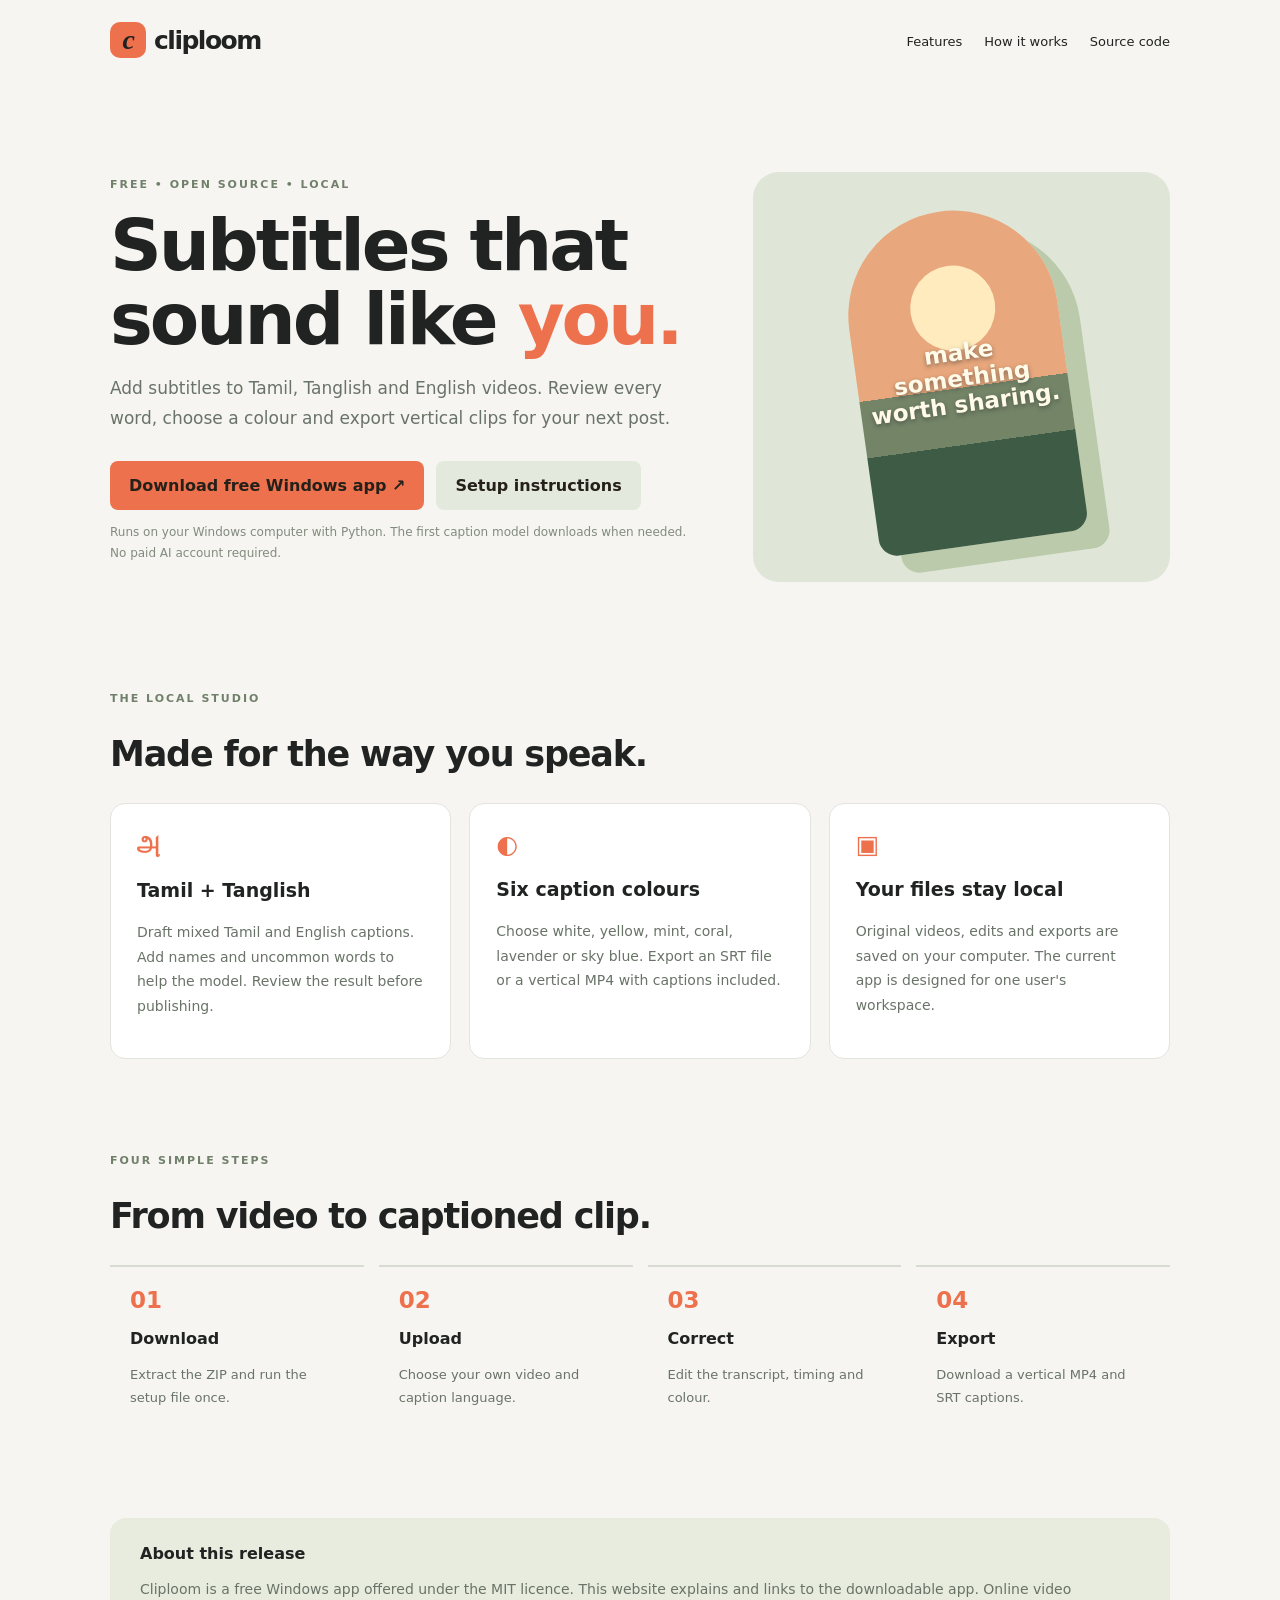
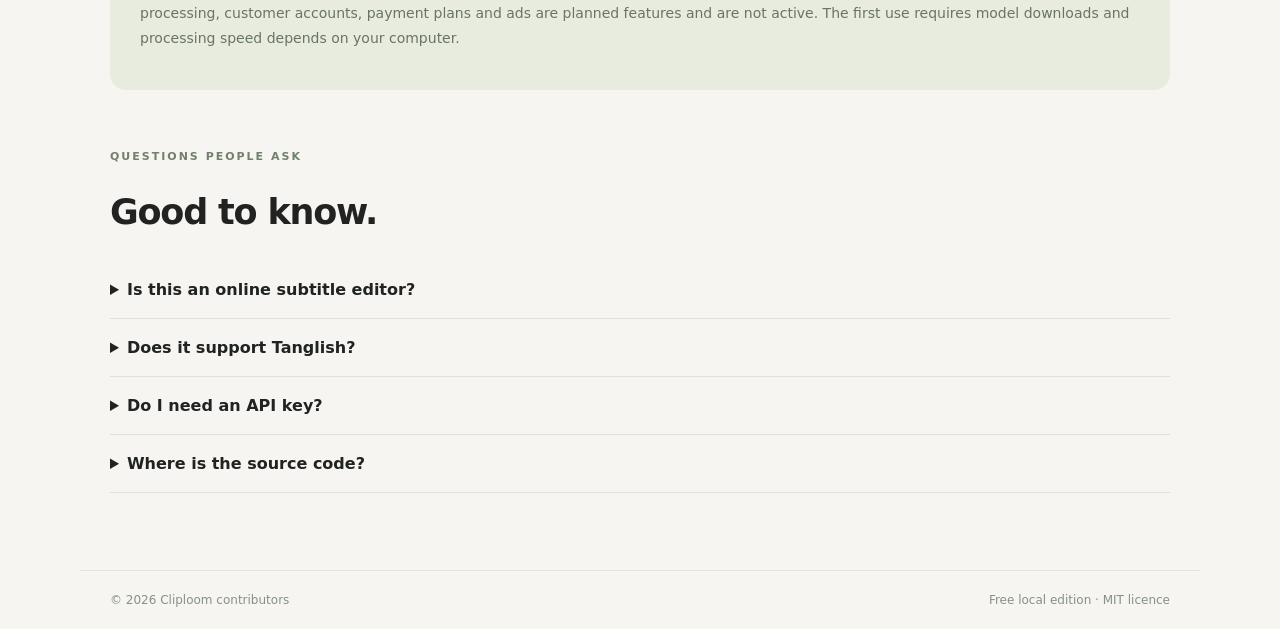
==== docs/index.html @ 03f99c0c "Release Cliploom local editor and public site" ====
<!doctype html><html lang="en"><head><meta charset="utf-8"><meta name="viewport" content="width=device-width, initial-scale=1"><title>Cliploom — Free Tamil, Tanglish & English Video Subtitle Adder</title><meta name="description" content="Add Tamil, Tanglish and English subtitles to your own videos. Cliploom is a free, open-source Windows app with six caption colours, SRT downloads and vertical MP4 exports."><meta name="theme-color" content="#171b19"><meta property="og:title" content="Cliploom — free video subtitle adder"><meta property="og:description" content="Caption Tamil, Tanglish and English videos locally. Free and open source."><meta property="og:type" content="website"><meta property="og:url" content="https://sakthivel-26.github.io/Cliploom/"><link rel="canonical" href="https://sakthivel-26.github.io/Cliploom/"><link rel="icon" href="icon.svg"><script type="application/ld+json">{"@context":"https://schema.org","@type":"SoftwareApplication","name":"Cliploom","applicationCategory":"MultimediaApplication","operatingSystem":"Windows","isAccessibleForFree":true,"license":"https://opensource.org/licenses/MIT","description":"Local video subtitle adder for Tamil, Tanglish and English with editable captions and vertical MP4 export","url":"https://sakthivel-26.github.io/Cliploom/"}</script><style>:root{font-family:system-ui,Arial,sans-serif;color:#202321;background:#f6f5f1}*{box-sizing:border-box}body{margin:0}a{color:inherit}header,main,footer{max-width:1120px;margin:auto;padding:22px 30px}header{display:flex;justify-content:space-between;align-items:center}.brand{font-size:25px;font-weight:750;letter-spacing:-1.5px;text-decoration:none}.brand b{display:inline-grid;place-items:center;width:36px;height:36px;border-radius:10px;background:#ee714d;margin-right:8px;font:italic 700 28px Georgia}nav a{margin-left:22px;font-size:13px;text-decoration:none}.hero{display:grid;grid-template-columns:1.4fr 1fr;gap:60px;align-items:center;padding:70px 0}.eyebrow{font-size:11px;letter-spacing:2px;color:#71806b;font-weight:700}h1{font-size:clamp(42px,6vw,72px);line-height:1.02;letter-spacing:-3px;margin:18px 0;font-weight:650}h1 em{font-style:normal;color:#ee714d}p{color:#697368;line-height:1.75}main p{font-size:17px}.actions{display:flex;gap:12px;flex-wrap:wrap;margin-top:27px}.button{background:#ee714d;color:#252019;display:inline-block;text-decoration:none;padding:15px 19px;border-radius:8px;font-weight:700}.button.secondary{background:#e3e9dd}.small{font-size:12px!important;color:#828b7e}.art{background:#dfe6d8;min-height:410px;border-radius:26px;display:grid;place-items:center;overflow:hidden}.phone{width:210px;height:335px;border-radius:105px 105px 18px 18px;transform:rotate(-8deg);background:linear-gradient(#e8a77c 0 53%,#738467 53% 70%,#3e5c45 70%);box-shadow:20px 20px 0 #bacaaa;position:relative;display:grid;place-items:center}.sun{position:absolute;width:85px;height:85px;border-radius:50%;background:#ffebbd;top:55px}.phone span{color:#fffbe8;font-size:23px;font-weight:700;text-align:center;z-index:1;text-shadow:0 2px 4px #3338}.cards{display:grid;grid-template-columns:repeat(3,1fr);gap:18px}.card{background:white;padding:26px;border:1px solid #e2e4dd;border-radius:15px}.card b{font-size:25px;color:#ee714d}.card h3{font-size:19px}.card p{font-size:14px}.block{padding:40px 0 55px}.block h2{font-size:35px;letter-spacing:-1.2px}.steps{display:grid;grid-template-columns:repeat(4,1fr);gap:15px}.step{padding:20px;border-top:2px solid #d7dbd1}.step b{display:block;color:#ee714d;font-size:23px}.step h3{font-size:16px}.step p{font-size:13px}.notice{background:#e7ecdf;border-radius:16px;padding:26px 30px;margin:20px 0}.notice p{font-size:14px}details{padding:19px 0;border-bottom:1px solid #dde1d8}summary{cursor:pointer;font-weight:650}details p{font-size:14px}footer{border-top:1px solid #e1e4dc;color:#879182;font-size:12px;display:flex;justify-content:space-between}@media(max-width:760px){header,main,footer{padding:18px 20px}.hero,.cards,.steps{grid-template-columns:1fr}.hero{padding:40px 0;gap:30px}nav a{margin-left:10px}.art{min-height:300px}.phone{transform:rotate(-7deg) scale(.8)}.steps{gap:0}}</style></head><body><header><a class="brand" href="./"><b>c</b>cliploom</a><nav><a href="#features">Features</a><a href="#how">How it works</a><a href="https://github.com/sakthivel-26/Cliploom">Source code</a></nav></header><main><section class="hero"><div><div class="eyebrow">FREE • OPEN SOURCE • LOCAL</div><h1>Subtitles that sound like <em>you.</em></h1><p>Add subtitles to Tamil, Tanglish and English videos. Review every word, choose a colour and export vertical clips for your next post.</p><div class="actions"><a class="button" href="https://github.com/sakthivel-26/Cliploom/archive/refs/heads/main.zip">Download free Windows app ↗</a><a class="button secondary" href="https://github.com/sakthivel-26/Cliploom#start">Setup instructions</a></div><p class="small">Runs on your Windows computer with Python. The first caption model downloads when needed. No paid AI account required.</p></div><div class="art" aria-hidden="true"><div class="phone"><div class="sun"></div><span>make something<br>worth sharing.</span></div></div></section><section id="features" class="block"><div class="eyebrow">THE LOCAL STUDIO</div><h2>Made for the way you speak.</h2><div class="cards"><article class="card"><b>அ</b><h3>Tamil + Tanglish</h3><p>Draft mixed Tamil and English captions. Add names and uncommon words to help the model. Review the result before publishing.</p></article><article class="card"><b>◐</b><h3>Six caption colours</h3><p>Choose white, yellow, mint, coral, lavender or sky blue. Export an SRT file or a vertical MP4 with captions included.</p></article><article class="card"><b>▣</b><h3>Your files stay local</h3><p>Original videos, edits and exports are saved on your computer. The current app is designed for one user's workspace.</p></article></div></section><section id="how" class="block"><div class="eyebrow">FOUR SIMPLE STEPS</div><h2>From video to captioned clip.</h2><div class="steps"><div class="step"><b>01</b><h3>Download</h3><p>Extract the ZIP and run the setup file once.</p></div><div class="step"><b>02</b><h3>Upload</h3><p>Choose your own video and caption language.</p></div><div class="step"><b>03</b><h3>Correct</h3><p>Edit the transcript, timing and colour.</p></div><div class="step"><b>04</b><h3>Export</h3><p>Download a vertical MP4 and SRT captions.</p></div></div></section><div class="notice"><strong>About this release</strong><p>Cliploom is a free Windows app offered under the MIT licence. This website explains and links to the downloadable app. Online video processing, customer accounts, payment plans and ads are planned features and are not active. The first use requires model downloads and processing speed depends on your computer.</p></div><section class="block"><div class="eyebrow">QUESTIONS PEOPLE ASK</div><h2>Good to know.</h2><details><summary>Is this an online subtitle editor?</summary><p>This release is a local Windows app. Download it, start the local server and use the editor in your browser on that computer.</p></details><details><summary>Does it support Tanglish?</summary><p>Choose Tamil + English for mixed speech. Automatic transcription can mishear mixed language, so check the captions.</p></details><details><summary>Do I need an API key?</summary><p>No paid API key is needed for local transcription. Optional Ollama clip suggestions require a local Ollama model.</p></details><details><summary>Where is the source code?</summary><p>The <a href="https://github.com/sakthivel-26/Cliploom">GitHub repository</a> contains the MIT-licensed application source.</p></details></section></main><footer><span>© 2026 Cliploom contributors</span><span>Free local edition · MIT licence</span></footer></body></html>
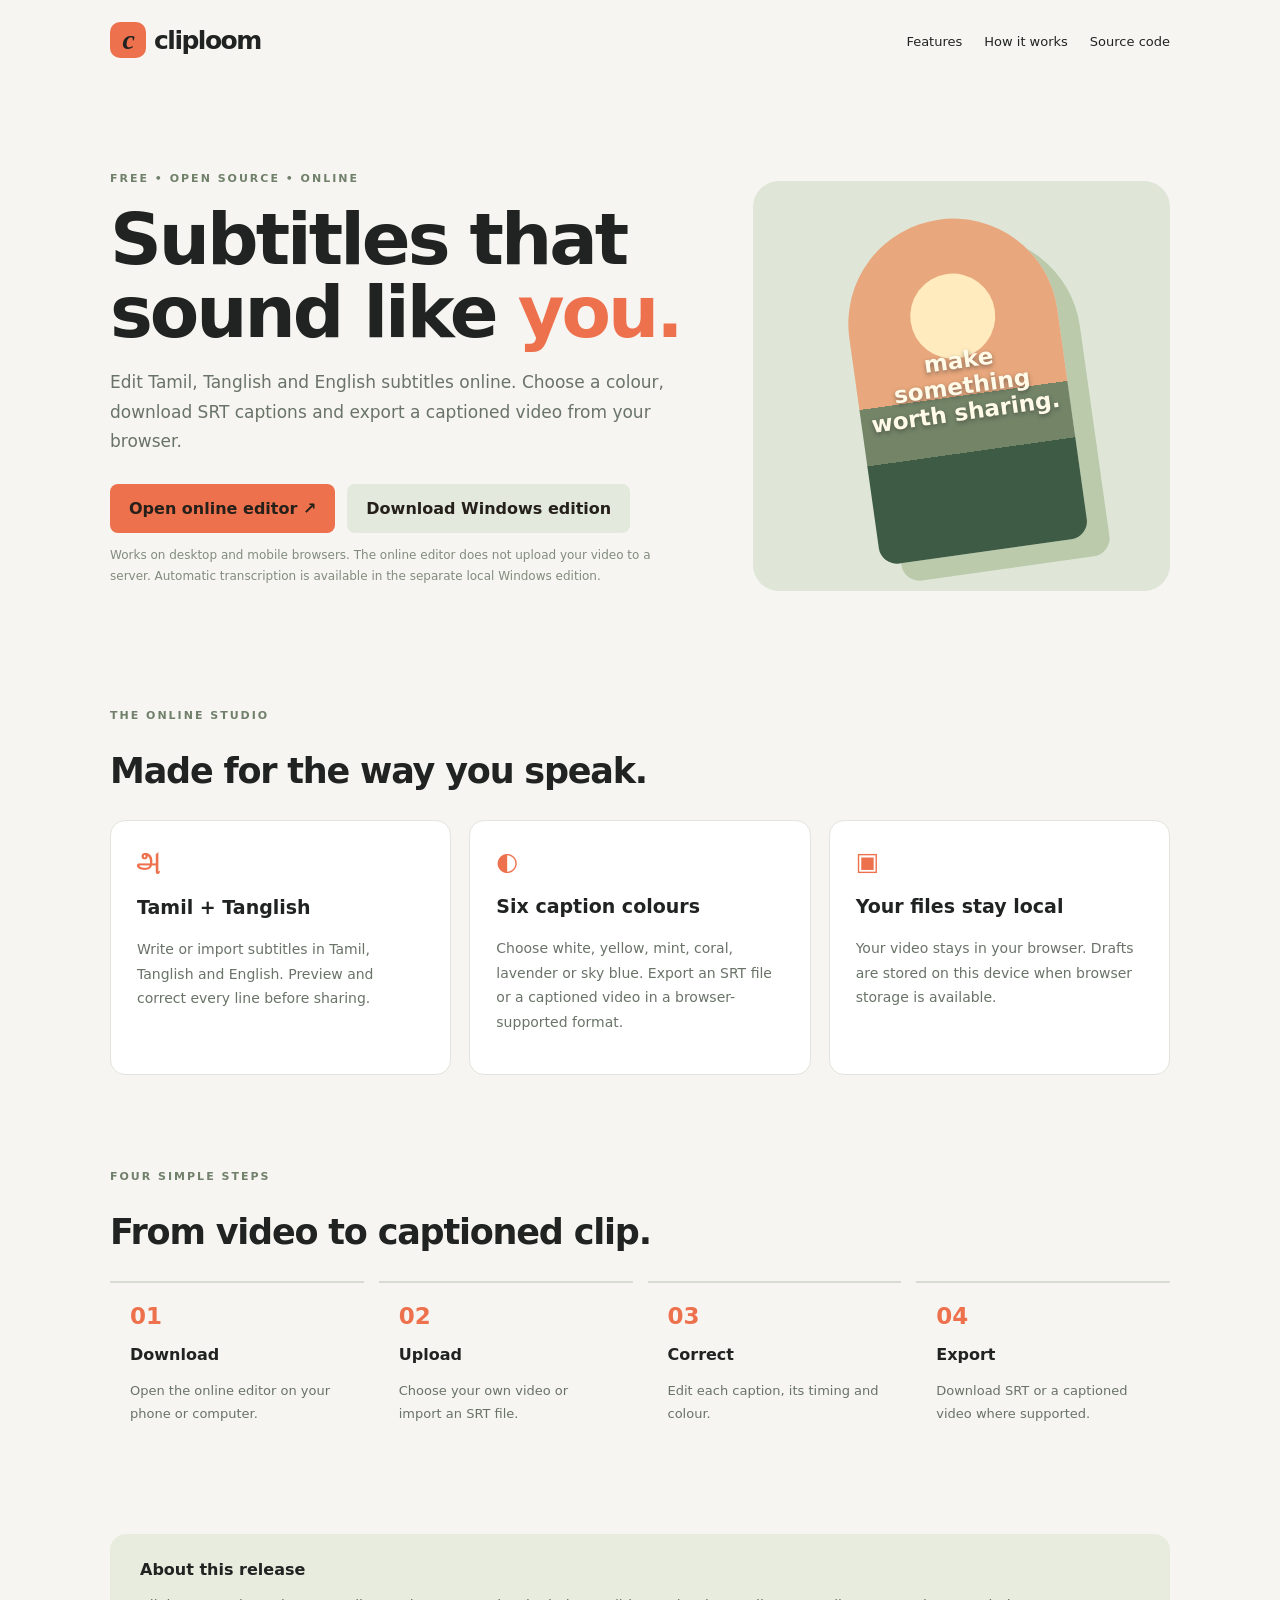
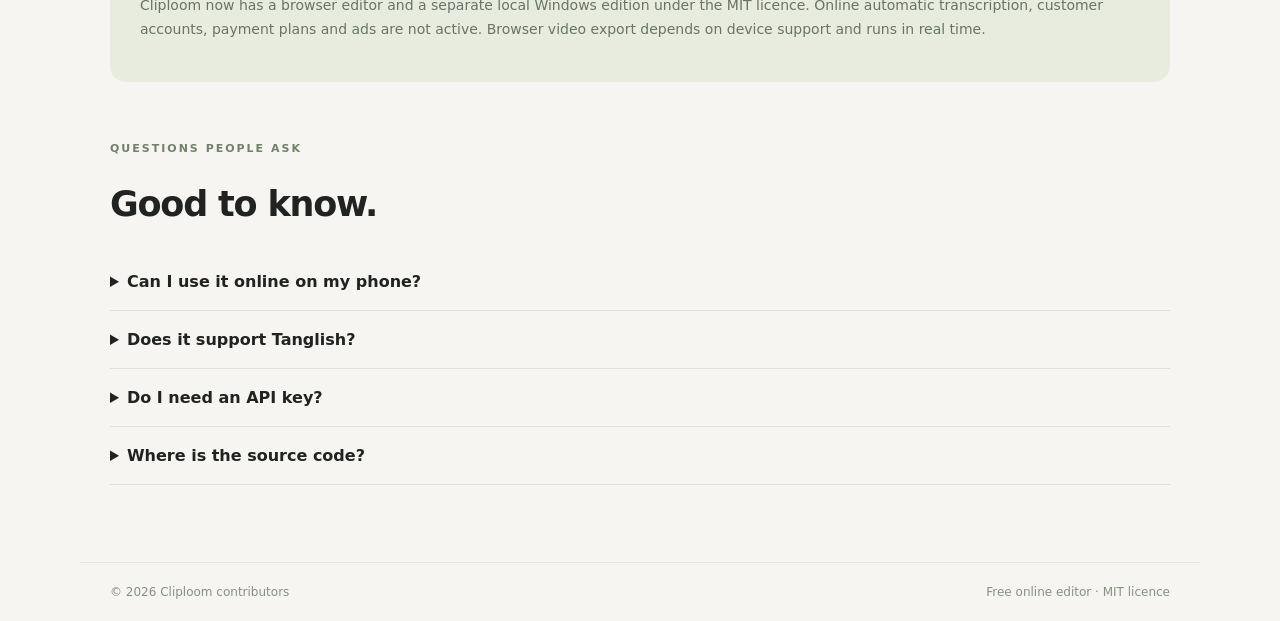
==== commit 5eb22b19: "Add online mobile subtitle editor PWA" ====
--- a/docs/index.html
+++ b/docs/index.html
@@ -1 +1 @@
-<!doctype html><html lang="en"><head><meta charset="utf-8"><meta name="viewport" content="width=device-width, initial-scale=1"><title>Cliploom — Free Tamil, Tanglish & English Video Subtitle Adder</title><meta name="description" content="Add Tamil, Tanglish and English subtitles to your own videos. Cliploom is a free, open-source Windows app with six caption colours, SRT downloads and vertical MP4 exports."><meta name="theme-color" content="#171b19"><meta property="og:title" content="Cliploom — free video subtitle adder"><meta property="og:description" content="Caption Tamil, Tanglish and English videos locally. Free and open source."><meta property="og:type" content="website"><meta property="og:url" content="https://sakthivel-26.github.io/Cliploom/"><link rel="canonical" href="https://sakthivel-26.github.io/Cliploom/"><link rel="icon" href="icon.svg"><script type="application/ld+json">{"@context":"https://schema.org","@type":"SoftwareApplication","name":"Cliploom","applicationCategory":"MultimediaApplication","operatingSystem":"Windows","isAccessibleForFree":true,"license":"https://opensource.org/licenses/MIT","description":"Local video subtitle adder for Tamil, Tanglish and English with editable captions and vertical MP4 export","url":"https://sakthivel-26.github.io/Cliploom/"}</script><style>:root{font-family:system-ui,Arial,sans-serif;color:#202321;background:#f6f5f1}*{box-sizing:border-box}body{margin:0}a{color:inherit}header,main,footer{max-width:1120px;margin:auto;padding:22px 30px}header{display:flex;justify-content:space-between;align-items:center}.brand{font-size:25px;font-weight:750;letter-spacing:-1.5px;text-decoration:none}.brand b{display:inline-grid;place-items:center;width:36px;height:36px;border-radius:10px;background:#ee714d;margin-right:8px;font:italic 700 28px Georgia}nav a{margin-left:22px;font-size:13px;text-decoration:none}.hero{display:grid;grid-template-columns:1.4fr 1fr;gap:60px;align-items:center;padding:70px 0}.eyebrow{font-size:11px;letter-spacing:2px;color:#71806b;font-weight:700}h1{font-size:clamp(42px,6vw,72px);line-height:1.02;letter-spacing:-3px;margin:18px 0;font-weight:650}h1 em{font-style:normal;color:#ee714d}p{color:#697368;line-height:1.75}main p{font-size:17px}.actions{display:flex;gap:12px;flex-wrap:wrap;margin-top:27px}.button{background:#ee714d;color:#252019;display:inline-block;text-decoration:none;padding:15px 19px;border-radius:8px;font-weight:700}.button.secondary{background:#e3e9dd}.small{font-size:12px!important;color:#828b7e}.art{background:#dfe6d8;min-height:410px;border-radius:26px;display:grid;place-items:center;overflow:hidden}.phone{width:210px;height:335px;border-radius:105px 105px 18px 18px;transform:rotate(-8deg);background:linear-gradient(#e8a77c 0 53%,#738467 53% 70%,#3e5c45 70%);box-shadow:20px 20px 0 #bacaaa;position:relative;display:grid;place-items:center}.sun{position:absolute;width:85px;height:85px;border-radius:50%;background:#ffebbd;top:55px}.phone span{color:#fffbe8;font-size:23px;font-weight:700;text-align:center;z-index:1;text-shadow:0 2px 4px #3338}.cards{display:grid;grid-template-columns:repeat(3,1fr);gap:18px}.card{background:white;padding:26px;border:1px solid #e2e4dd;border-radius:15px}.card b{font-size:25px;color:#ee714d}.card h3{font-size:19px}.card p{font-size:14px}.block{padding:40px 0 55px}.block h2{font-size:35px;letter-spacing:-1.2px}.steps{display:grid;grid-template-columns:repeat(4,1fr);gap:15px}.step{padding:20px;border-top:2px solid #d7dbd1}.step b{display:block;color:#ee714d;font-size:23px}.step h3{font-size:16px}.step p{font-size:13px}.notice{background:#e7ecdf;border-radius:16px;padding:26px 30px;margin:20px 0}.notice p{font-size:14px}details{padding:19px 0;border-bottom:1px solid #dde1d8}summary{cursor:pointer;font-weight:650}details p{font-size:14px}footer{border-top:1px solid #e1e4dc;color:#879182;font-size:12px;display:flex;justify-content:space-between}@media(max-width:760px){header,main,footer{padding:18px 20px}.hero,.cards,.steps{grid-template-columns:1fr}.hero{padding:40px 0;gap:30px}nav a{margin-left:10px}.art{min-height:300px}.phone{transform:rotate(-7deg) scale(.8)}.steps{gap:0}}</style></head><body><header><a class="brand" href="./"><b>c</b>cliploom</a><nav><a href="#features">Features</a><a href="#how">How it works</a><a href="https://github.com/sakthivel-26/Cliploom">Source code</a></nav></header><main><section class="hero"><div><div class="eyebrow">FREE • OPEN SOURCE • LOCAL</div><h1>Subtitles that sound like <em>you.</em></h1><p>Add subtitles to Tamil, Tanglish and English videos. Review every word, choose a colour and export vertical clips for your next post.</p><div class="actions"><a class="button" href="https://github.com/sakthivel-26/Cliploom/archive/refs/heads/main.zip">Download free Windows app ↗</a><a class="button secondary" href="https://github.com/sakthivel-26/Cliploom#start">Setup instructions</a></div><p class="small">Runs on your Windows computer with Python. The first caption model downloads when needed. No paid AI account required.</p></div><div class="art" aria-hidden="true"><div class="phone"><div class="sun"></div><span>make something<br>worth sharing.</span></div></div></section><section id="features" class="block"><div class="eyebrow">THE LOCAL STUDIO</div><h2>Made for the way you speak.</h2><div class="cards"><article class="card"><b>அ</b><h3>Tamil + Tanglish</h3><p>Draft mixed Tamil and English captions. Add names and uncommon words to help the model. Review the result before publishing.</p></article><article class="card"><b>◐</b><h3>Six caption colours</h3><p>Choose white, yellow, mint, coral, lavender or sky blue. Export an SRT file or a vertical MP4 with captions included.</p></article><article class="card"><b>▣</b><h3>Your files stay local</h3><p>Original videos, edits and exports are saved on your computer. The current app is designed for one user's workspace.</p></article></div></section><section id="how" class="block"><div class="eyebrow">FOUR SIMPLE STEPS</div><h2>From video to captioned clip.</h2><div class="steps"><div class="step"><b>01</b><h3>Download</h3><p>Extract the ZIP and run the setup file once.</p></div><div class="step"><b>02</b><h3>Upload</h3><p>Choose your own video and caption language.</p></div><div class="step"><b>03</b><h3>Correct</h3><p>Edit the transcript, timing and colour.</p></div><div class="step"><b>04</b><h3>Export</h3><p>Download a vertical MP4 and SRT captions.</p></div></div></section><div class="notice"><strong>About this release</strong><p>Cliploom is a free Windows app offered under the MIT licence. This website explains and links to the downloadable app. Online video processing, customer accounts, payment plans and ads are planned features and are not active. The first use requires model downloads and processing speed depends on your computer.</p></div><section class="block"><div class="eyebrow">QUESTIONS PEOPLE ASK</div><h2>Good to know.</h2><details><summary>Is this an online subtitle editor?</summary><p>This release is a local Windows app. Download it, start the local server and use the editor in your browser on that computer.</p></details><details><summary>Does it support Tanglish?</summary><p>Choose Tamil + English for mixed speech. Automatic transcription can mishear mixed language, so check the captions.</p></details><details><summary>Do I need an API key?</summary><p>No paid API key is needed for local transcription. Optional Ollama clip suggestions require a local Ollama model.</p></details><details><summary>Where is the source code?</summary><p>The <a href="https://github.com/sakthivel-26/Cliploom">GitHub repository</a> contains the MIT-licensed application source.</p></details></section></main><footer><span>© 2026 Cliploom contributors</span><span>Free local edition · MIT licence</span></footer></body></html>
+<!doctype html><html lang="en"><head><meta charset="utf-8"><meta name="viewport" content="width=device-width, initial-scale=1"><title>Cliploom — Free Online Tamil, Tanglish & English Video Subtitle Editor</title><meta name="description" content="Add Tamil, Tanglish and English subtitles to your own videos. Cliploom is a free online subtitle editor for desktop and mobile browsers with six caption colours, SRT downloads and browser video exports."><meta name="theme-color" content="#171b19"><meta property="og:title" content="Cliploom — free video subtitle adder"><meta property="og:description" content="Edit Tamil, Tanglish and English subtitles online. Free and open source."><meta property="og:type" content="website"><meta property="og:url" content="https://sakthivel-26.github.io/Cliploom/"><link rel="canonical" href="https://sakthivel-26.github.io/Cliploom/"><link rel="icon" href="icon.svg"><script type="application/ld+json">{"@context":"https://schema.org","@type":"SoftwareApplication","name":"Cliploom","applicationCategory":"MultimediaApplication","operatingSystem":"Web browser","isAccessibleForFree":true,"license":"https://opensource.org/licenses/MIT","description":"Online video subtitle editor for Tamil, Tanglish and English with editable captions and SRT or captioned video export","url":"https://sakthivel-26.github.io/Cliploom/"}</script><style>:root{font-family:system-ui,Arial,sans-serif;color:#202321;background:#f6f5f1}*{box-sizing:border-box}body{margin:0}a{color:inherit}header,main,footer{max-width:1120px;margin:auto;padding:22px 30px}header{display:flex;justify-content:space-between;align-items:center}.brand{font-size:25px;font-weight:750;letter-spacing:-1.5px;text-decoration:none}.brand b{display:inline-grid;place-items:center;width:36px;height:36px;border-radius:10px;background:#ee714d;margin-right:8px;font:italic 700 28px Georgia}nav a{margin-left:22px;font-size:13px;text-decoration:none}.hero{display:grid;grid-template-columns:1.4fr 1fr;gap:60px;align-items:center;padding:70px 0}.eyebrow{font-size:11px;letter-spacing:2px;color:#71806b;font-weight:700}h1{font-size:clamp(42px,6vw,72px);line-height:1.02;letter-spacing:-3px;margin:18px 0;font-weight:650}h1 em{font-style:normal;color:#ee714d}p{color:#697368;line-height:1.75}main p{font-size:17px}.actions{display:flex;gap:12px;flex-wrap:wrap;margin-top:27px}.button{background:#ee714d;color:#252019;display:inline-block;text-decoration:none;padding:15px 19px;border-radius:8px;font-weight:700}.button.secondary{background:#e3e9dd}.small{font-size:12px!important;color:#828b7e}.art{background:#dfe6d8;min-height:410px;border-radius:26px;display:grid;place-items:center;overflow:hidden}.phone{width:210px;height:335px;border-radius:105px 105px 18px 18px;transform:rotate(-8deg);background:linear-gradient(#e8a77c 0 53%,#738467 53% 70%,#3e5c45 70%);box-shadow:20px 20px 0 #bacaaa;position:relative;display:grid;place-items:center}.sun{position:absolute;width:85px;height:85px;border-radius:50%;background:#ffebbd;top:55px}.phone span{color:#fffbe8;font-size:23px;font-weight:700;text-align:center;z-index:1;text-shadow:0 2px 4px #3338}.cards{display:grid;grid-template-columns:repeat(3,1fr);gap:18px}.card{background:white;padding:26px;border:1px solid #e2e4dd;border-radius:15px}.card b{font-size:25px;color:#ee714d}.card h3{font-size:19px}.card p{font-size:14px}.block{padding:40px 0 55px}.block h2{font-size:35px;letter-spacing:-1.2px}.steps{display:grid;grid-template-columns:repeat(4,1fr);gap:15px}.step{padding:20px;border-top:2px solid #d7dbd1}.step b{display:block;color:#ee714d;font-size:23px}.step h3{font-size:16px}.step p{font-size:13px}.notice{background:#e7ecdf;border-radius:16px;padding:26px 30px;margin:20px 0}.notice p{font-size:14px}details{padding:19px 0;border-bottom:1px solid #dde1d8}summary{cursor:pointer;font-weight:650}details p{font-size:14px}footer{border-top:1px solid #e1e4dc;color:#879182;font-size:12px;display:flex;justify-content:space-between}@media(max-width:760px){header,main,footer{padding:18px 20px}.hero,.cards,.steps{grid-template-columns:1fr}.hero{padding:40px 0;gap:30px}nav a{margin-left:10px}.art{min-height:300px}.phone{transform:rotate(-7deg) scale(.8)}.steps{gap:0}}</style></head><body><header><a class="brand" href="./"><b>c</b>cliploom</a><nav><a href="#features">Features</a><a href="#how">How it works</a><a href="https://github.com/sakthivel-26/Cliploom">Source code</a></nav></header><main><section class="hero"><div><div class="eyebrow">FREE • OPEN SOURCE • ONLINE</div><h1>Subtitles that sound like <em>you.</em></h1><p>Edit Tamil, Tanglish and English subtitles online. Choose a colour, download SRT captions and export a captioned video from your browser.</p><div class="actions"><a class="button" href="editor.html">Open online editor ↗</a><a class="button secondary" href="https://github.com/sakthivel-26/Cliploom/archive/refs/heads/main.zip">Download Windows edition</a></div><p class="small">Works on desktop and mobile browsers. The online editor does not upload your video to a server. Automatic transcription is available in the separate local Windows edition.</p></div><div class="art" aria-hidden="true"><div class="phone"><div class="sun"></div><span>make something<br>worth sharing.</span></div></div></section><section id="features" class="block"><div class="eyebrow">THE ONLINE STUDIO</div><h2>Made for the way you speak.</h2><div class="cards"><article class="card"><b>அ</b><h3>Tamil + Tanglish</h3><p>Write or import subtitles in Tamil, Tanglish and English. Preview and correct every line before sharing.</p></article><article class="card"><b>◐</b><h3>Six caption colours</h3><p>Choose white, yellow, mint, coral, lavender or sky blue. Export an SRT file or a captioned video in a browser-supported format.</p></article><article class="card"><b>▣</b><h3>Your files stay local</h3><p>Your video stays in your browser. Drafts are stored on this device when browser storage is available.</p></article></div></section><section id="how" class="block"><div class="eyebrow">FOUR SIMPLE STEPS</div><h2>From video to captioned clip.</h2><div class="steps"><div class="step"><b>01</b><h3>Download</h3><p>Open the online editor on your phone or computer.</p></div><div class="step"><b>02</b><h3>Upload</h3><p>Choose your own video or import an SRT file.</p></div><div class="step"><b>03</b><h3>Correct</h3><p>Edit each caption, its timing and colour.</p></div><div class="step"><b>04</b><h3>Export</h3><p>Download SRT or a captioned video where supported.</p></div></div></section><div class="notice"><strong>About this release</strong><p>Cliploom now has a browser editor and a separate local Windows edition under the MIT licence. Online automatic transcription, customer accounts, payment plans and ads are not active. Browser video export depends on device support and runs in real time.</p></div><section class="block"><div class="eyebrow">QUESTIONS PEOPLE ASK</div><h2>Good to know.</h2><details><summary>Can I use it online on my phone?</summary><p>Yes. Open the online editor in your mobile browser. You can add it to your home screen where your browser supports installation.</p></details><details><summary>Does it support Tanglish?</summary><p>Yes. Write or import Tamil, Tanglish and English captions. Automatic transcription is currently in the local Windows edition.</p></details><details><summary>Do I need an API key?</summary><p>No API key is needed for the online editor. The separate Windows edition can run local transcription and optional Ollama suggestions.</p></details><details><summary>Where is the source code?</summary><p>The <a href="https://github.com/sakthivel-26/Cliploom">GitHub repository</a> contains the MIT-licensed application source.</p></details></section></main><footer><span>© 2026 Cliploom contributors</span><span>Free online editor · MIT licence</span></footer></body></html>
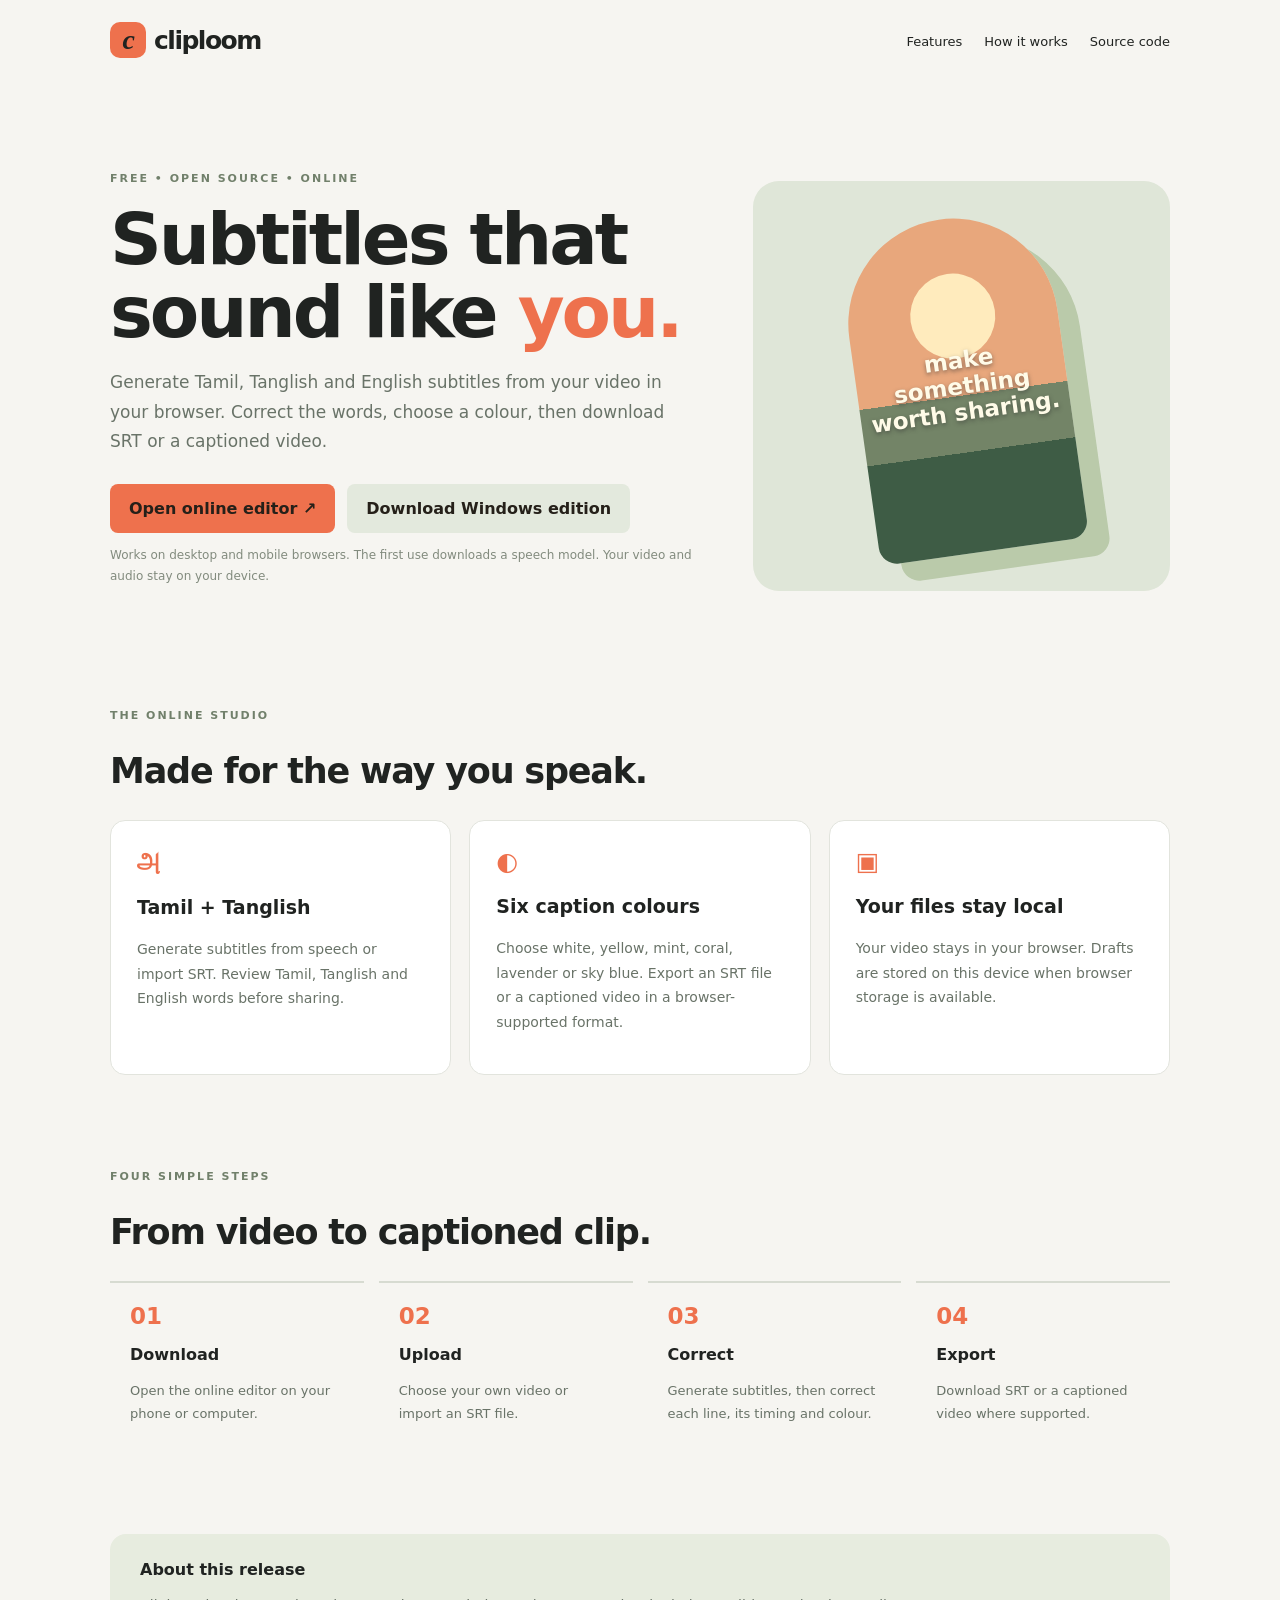
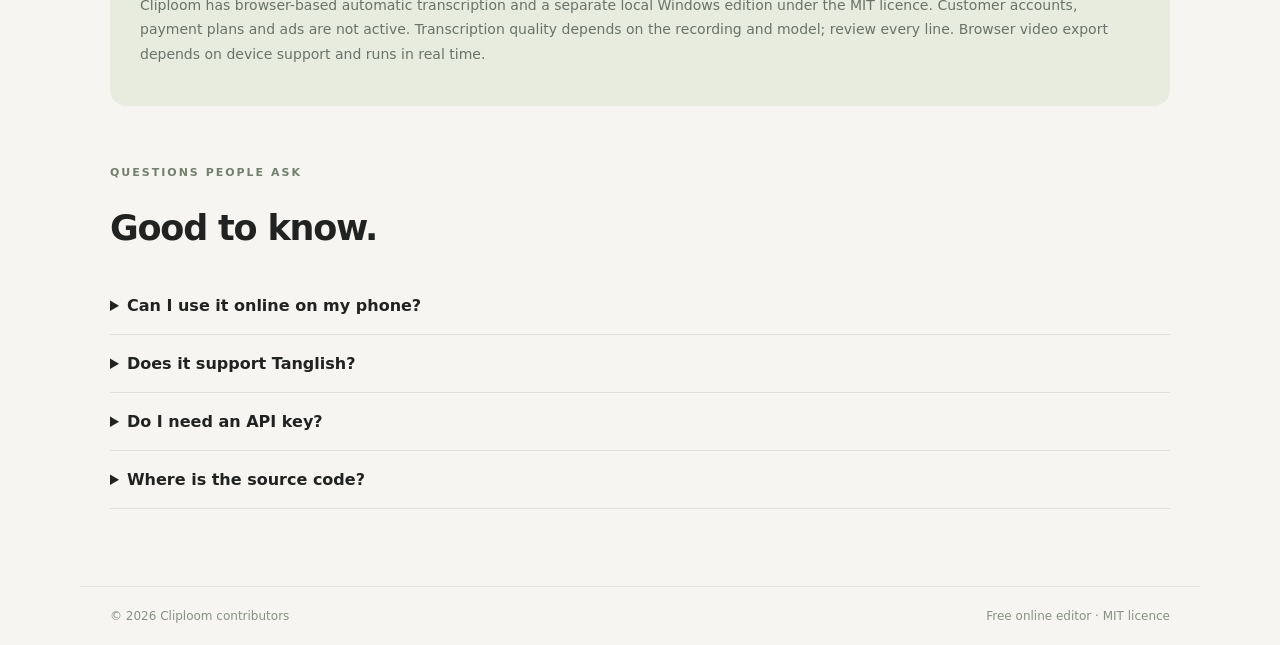
==== commit 9c64714e: "Add browser-based automatic subtitle generation" ====
--- a/docs/index.html
+++ b/docs/index.html
@@ -1 +1 @@
-<!doctype html><html lang="en"><head><meta charset="utf-8"><meta name="viewport" content="width=device-width, initial-scale=1"><title>Cliploom — Free Online Tamil, Tanglish & English Video Subtitle Editor</title><meta name="description" content="Add Tamil, Tanglish and English subtitles to your own videos. Cliploom is a free online subtitle editor for desktop and mobile browsers with six caption colours, SRT downloads and browser video exports."><meta name="theme-color" content="#171b19"><meta property="og:title" content="Cliploom — free video subtitle adder"><meta property="og:description" content="Edit Tamil, Tanglish and English subtitles online. Free and open source."><meta property="og:type" content="website"><meta property="og:url" content="https://sakthivel-26.github.io/Cliploom/"><link rel="canonical" href="https://sakthivel-26.github.io/Cliploom/"><link rel="icon" href="icon.svg"><script type="application/ld+json">{"@context":"https://schema.org","@type":"SoftwareApplication","name":"Cliploom","applicationCategory":"MultimediaApplication","operatingSystem":"Web browser","isAccessibleForFree":true,"license":"https://opensource.org/licenses/MIT","description":"Online video subtitle editor for Tamil, Tanglish and English with editable captions and SRT or captioned video export","url":"https://sakthivel-26.github.io/Cliploom/"}</script><style>:root{font-family:system-ui,Arial,sans-serif;color:#202321;background:#f6f5f1}*{box-sizing:border-box}body{margin:0}a{color:inherit}header,main,footer{max-width:1120px;margin:auto;padding:22px 30px}header{display:flex;justify-content:space-between;align-items:center}.brand{font-size:25px;font-weight:750;letter-spacing:-1.5px;text-decoration:none}.brand b{display:inline-grid;place-items:center;width:36px;height:36px;border-radius:10px;background:#ee714d;margin-right:8px;font:italic 700 28px Georgia}nav a{margin-left:22px;font-size:13px;text-decoration:none}.hero{display:grid;grid-template-columns:1.4fr 1fr;gap:60px;align-items:center;padding:70px 0}.eyebrow{font-size:11px;letter-spacing:2px;color:#71806b;font-weight:700}h1{font-size:clamp(42px,6vw,72px);line-height:1.02;letter-spacing:-3px;margin:18px 0;font-weight:650}h1 em{font-style:normal;color:#ee714d}p{color:#697368;line-height:1.75}main p{font-size:17px}.actions{display:flex;gap:12px;flex-wrap:wrap;margin-top:27px}.button{background:#ee714d;color:#252019;display:inline-block;text-decoration:none;padding:15px 19px;border-radius:8px;font-weight:700}.button.secondary{background:#e3e9dd}.small{font-size:12px!important;color:#828b7e}.art{background:#dfe6d8;min-height:410px;border-radius:26px;display:grid;place-items:center;overflow:hidden}.phone{width:210px;height:335px;border-radius:105px 105px 18px 18px;transform:rotate(-8deg);background:linear-gradient(#e8a77c 0 53%,#738467 53% 70%,#3e5c45 70%);box-shadow:20px 20px 0 #bacaaa;position:relative;display:grid;place-items:center}.sun{position:absolute;width:85px;height:85px;border-radius:50%;background:#ffebbd;top:55px}.phone span{color:#fffbe8;font-size:23px;font-weight:700;text-align:center;z-index:1;text-shadow:0 2px 4px #3338}.cards{display:grid;grid-template-columns:repeat(3,1fr);gap:18px}.card{background:white;padding:26px;border:1px solid #e2e4dd;border-radius:15px}.card b{font-size:25px;color:#ee714d}.card h3{font-size:19px}.card p{font-size:14px}.block{padding:40px 0 55px}.block h2{font-size:35px;letter-spacing:-1.2px}.steps{display:grid;grid-template-columns:repeat(4,1fr);gap:15px}.step{padding:20px;border-top:2px solid #d7dbd1}.step b{display:block;color:#ee714d;font-size:23px}.step h3{font-size:16px}.step p{font-size:13px}.notice{background:#e7ecdf;border-radius:16px;padding:26px 30px;margin:20px 0}.notice p{font-size:14px}details{padding:19px 0;border-bottom:1px solid #dde1d8}summary{cursor:pointer;font-weight:650}details p{font-size:14px}footer{border-top:1px solid #e1e4dc;color:#879182;font-size:12px;display:flex;justify-content:space-between}@media(max-width:760px){header,main,footer{padding:18px 20px}.hero,.cards,.steps{grid-template-columns:1fr}.hero{padding:40px 0;gap:30px}nav a{margin-left:10px}.art{min-height:300px}.phone{transform:rotate(-7deg) scale(.8)}.steps{gap:0}}</style></head><body><header><a class="brand" href="./"><b>c</b>cliploom</a><nav><a href="#features">Features</a><a href="#how">How it works</a><a href="https://github.com/sakthivel-26/Cliploom">Source code</a></nav></header><main><section class="hero"><div><div class="eyebrow">FREE • OPEN SOURCE • ONLINE</div><h1>Subtitles that sound like <em>you.</em></h1><p>Edit Tamil, Tanglish and English subtitles online. Choose a colour, download SRT captions and export a captioned video from your browser.</p><div class="actions"><a class="button" href="editor.html">Open online editor ↗</a><a class="button secondary" href="https://github.com/sakthivel-26/Cliploom/archive/refs/heads/main.zip">Download Windows edition</a></div><p class="small">Works on desktop and mobile browsers. The online editor does not upload your video to a server. Automatic transcription is available in the separate local Windows edition.</p></div><div class="art" aria-hidden="true"><div class="phone"><div class="sun"></div><span>make something<br>worth sharing.</span></div></div></section><section id="features" class="block"><div class="eyebrow">THE ONLINE STUDIO</div><h2>Made for the way you speak.</h2><div class="cards"><article class="card"><b>அ</b><h3>Tamil + Tanglish</h3><p>Write or import subtitles in Tamil, Tanglish and English. Preview and correct every line before sharing.</p></article><article class="card"><b>◐</b><h3>Six caption colours</h3><p>Choose white, yellow, mint, coral, lavender or sky blue. Export an SRT file or a captioned video in a browser-supported format.</p></article><article class="card"><b>▣</b><h3>Your files stay local</h3><p>Your video stays in your browser. Drafts are stored on this device when browser storage is available.</p></article></div></section><section id="how" class="block"><div class="eyebrow">FOUR SIMPLE STEPS</div><h2>From video to captioned clip.</h2><div class="steps"><div class="step"><b>01</b><h3>Download</h3><p>Open the online editor on your phone or computer.</p></div><div class="step"><b>02</b><h3>Upload</h3><p>Choose your own video or import an SRT file.</p></div><div class="step"><b>03</b><h3>Correct</h3><p>Edit each caption, its timing and colour.</p></div><div class="step"><b>04</b><h3>Export</h3><p>Download SRT or a captioned video where supported.</p></div></div></section><div class="notice"><strong>About this release</strong><p>Cliploom now has a browser editor and a separate local Windows edition under the MIT licence. Online automatic transcription, customer accounts, payment plans and ads are not active. Browser video export depends on device support and runs in real time.</p></div><section class="block"><div class="eyebrow">QUESTIONS PEOPLE ASK</div><h2>Good to know.</h2><details><summary>Can I use it online on my phone?</summary><p>Yes. Open the online editor in your mobile browser. You can add it to your home screen where your browser supports installation.</p></details><details><summary>Does it support Tanglish?</summary><p>Yes. Write or import Tamil, Tanglish and English captions. Automatic transcription is currently in the local Windows edition.</p></details><details><summary>Do I need an API key?</summary><p>No API key is needed for the online editor. The separate Windows edition can run local transcription and optional Ollama suggestions.</p></details><details><summary>Where is the source code?</summary><p>The <a href="https://github.com/sakthivel-26/Cliploom">GitHub repository</a> contains the MIT-licensed application source.</p></details></section></main><footer><span>© 2026 Cliploom contributors</span><span>Free online editor · MIT licence</span></footer></body></html>
+<!doctype html><html lang="en"><head><meta charset="utf-8"><meta name="viewport" content="width=device-width, initial-scale=1"><title>Cliploom — Free Online Tamil, Tanglish & English Video Subtitle Editor</title><meta name="description" content="Add Tamil, Tanglish and English subtitles to your own videos. Cliploom is a free online subtitle editor for desktop and mobile browsers with six caption colours, SRT downloads and browser video exports."><meta name="theme-color" content="#171b19"><meta property="og:title" content="Cliploom — free video subtitle adder"><meta property="og:description" content="Generate and edit Tamil, Tanglish and English subtitles online. Free and open source."><meta property="og:type" content="website"><meta property="og:url" content="https://sakthivel-26.github.io/Cliploom/"><link rel="canonical" href="https://sakthivel-26.github.io/Cliploom/"><link rel="icon" href="icon.svg"><script type="application/ld+json">{"@context":"https://schema.org","@type":"SoftwareApplication","name":"Cliploom","applicationCategory":"MultimediaApplication","operatingSystem":"Web browser","isAccessibleForFree":true,"license":"https://opensource.org/licenses/MIT","description":"Online video subtitle editor for Tamil, Tanglish and English with editable captions and SRT or captioned video export","url":"https://sakthivel-26.github.io/Cliploom/"}</script><style>:root{font-family:system-ui,Arial,sans-serif;color:#202321;background:#f6f5f1}*{box-sizing:border-box}body{margin:0}a{color:inherit}header,main,footer{max-width:1120px;margin:auto;padding:22px 30px}header{display:flex;justify-content:space-between;align-items:center}.brand{font-size:25px;font-weight:750;letter-spacing:-1.5px;text-decoration:none}.brand b{display:inline-grid;place-items:center;width:36px;height:36px;border-radius:10px;background:#ee714d;margin-right:8px;font:italic 700 28px Georgia}nav a{margin-left:22px;font-size:13px;text-decoration:none}.hero{display:grid;grid-template-columns:1.4fr 1fr;gap:60px;align-items:center;padding:70px 0}.eyebrow{font-size:11px;letter-spacing:2px;color:#71806b;font-weight:700}h1{font-size:clamp(42px,6vw,72px);line-height:1.02;letter-spacing:-3px;margin:18px 0;font-weight:650}h1 em{font-style:normal;color:#ee714d}p{color:#697368;line-height:1.75}main p{font-size:17px}.actions{display:flex;gap:12px;flex-wrap:wrap;margin-top:27px}.button{background:#ee714d;color:#252019;display:inline-block;text-decoration:none;padding:15px 19px;border-radius:8px;font-weight:700}.button.secondary{background:#e3e9dd}.small{font-size:12px!important;color:#828b7e}.art{background:#dfe6d8;min-height:410px;border-radius:26px;display:grid;place-items:center;overflow:hidden}.phone{width:210px;height:335px;border-radius:105px 105px 18px 18px;transform:rotate(-8deg);background:linear-gradient(#e8a77c 0 53%,#738467 53% 70%,#3e5c45 70%);box-shadow:20px 20px 0 #bacaaa;position:relative;display:grid;place-items:center}.sun{position:absolute;width:85px;height:85px;border-radius:50%;background:#ffebbd;top:55px}.phone span{color:#fffbe8;font-size:23px;font-weight:700;text-align:center;z-index:1;text-shadow:0 2px 4px #3338}.cards{display:grid;grid-template-columns:repeat(3,1fr);gap:18px}.card{background:white;padding:26px;border:1px solid #e2e4dd;border-radius:15px}.card b{font-size:25px;color:#ee714d}.card h3{font-size:19px}.card p{font-size:14px}.block{padding:40px 0 55px}.block h2{font-size:35px;letter-spacing:-1.2px}.steps{display:grid;grid-template-columns:repeat(4,1fr);gap:15px}.step{padding:20px;border-top:2px solid #d7dbd1}.step b{display:block;color:#ee714d;font-size:23px}.step h3{font-size:16px}.step p{font-size:13px}.notice{background:#e7ecdf;border-radius:16px;padding:26px 30px;margin:20px 0}.notice p{font-size:14px}details{padding:19px 0;border-bottom:1px solid #dde1d8}summary{cursor:pointer;font-weight:650}details p{font-size:14px}footer{border-top:1px solid #e1e4dc;color:#879182;font-size:12px;display:flex;justify-content:space-between}@media(max-width:760px){header,main,footer{padding:18px 20px}.hero,.cards,.steps{grid-template-columns:1fr}.hero{padding:40px 0;gap:30px}nav a{margin-left:10px}.art{min-height:300px}.phone{transform:rotate(-7deg) scale(.8)}.steps{gap:0}}</style></head><body><header><a class="brand" href="./"><b>c</b>cliploom</a><nav><a href="#features">Features</a><a href="#how">How it works</a><a href="https://github.com/sakthivel-26/Cliploom">Source code</a></nav></header><main><section class="hero"><div><div class="eyebrow">FREE • OPEN SOURCE • ONLINE</div><h1>Subtitles that sound like <em>you.</em></h1><p>Generate Tamil, Tanglish and English subtitles from your video in your browser. Correct the words, choose a colour, then download SRT or a captioned video.</p><div class="actions"><a class="button" href="editor.html">Open online editor ↗</a><a class="button secondary" href="https://github.com/sakthivel-26/Cliploom/archive/refs/heads/main.zip">Download Windows edition</a></div><p class="small">Works on desktop and mobile browsers. The first use downloads a speech model. Your video and audio stay on your device.</p></div><div class="art" aria-hidden="true"><div class="phone"><div class="sun"></div><span>make something<br>worth sharing.</span></div></div></section><section id="features" class="block"><div class="eyebrow">THE ONLINE STUDIO</div><h2>Made for the way you speak.</h2><div class="cards"><article class="card"><b>அ</b><h3>Tamil + Tanglish</h3><p>Generate subtitles from speech or import SRT. Review Tamil, Tanglish and English words before sharing.</p></article><article class="card"><b>◐</b><h3>Six caption colours</h3><p>Choose white, yellow, mint, coral, lavender or sky blue. Export an SRT file or a captioned video in a browser-supported format.</p></article><article class="card"><b>▣</b><h3>Your files stay local</h3><p>Your video stays in your browser. Drafts are stored on this device when browser storage is available.</p></article></div></section><section id="how" class="block"><div class="eyebrow">FOUR SIMPLE STEPS</div><h2>From video to captioned clip.</h2><div class="steps"><div class="step"><b>01</b><h3>Download</h3><p>Open the online editor on your phone or computer.</p></div><div class="step"><b>02</b><h3>Upload</h3><p>Choose your own video or import an SRT file.</p></div><div class="step"><b>03</b><h3>Correct</h3><p>Generate subtitles, then correct each line, its timing and colour.</p></div><div class="step"><b>04</b><h3>Export</h3><p>Download SRT or a captioned video where supported.</p></div></div></section><div class="notice"><strong>About this release</strong><p>Cliploom has browser-based automatic transcription and a separate local Windows edition under the MIT licence. Customer accounts, payment plans and ads are not active. Transcription quality depends on the recording and model; review every line. Browser video export depends on device support and runs in real time.</p></div><section class="block"><div class="eyebrow">QUESTIONS PEOPLE ASK</div><h2>Good to know.</h2><details><summary>Can I use it online on my phone?</summary><p>Yes. Open the online editor in your mobile browser. You can add it to your home screen where your browser supports installation.</p></details><details><summary>Does it support Tanglish?</summary><p>Yes. Generate or import Tamil, Tanglish and English captions. Mixed-language speech can be misheard, so correct the result before exporting.</p></details><details><summary>Do I need an API key?</summary><p>No API key is needed. The online editor downloads a browser speech model. The separate Windows edition also supports local transcription and optional Ollama suggestions.</p></details><details><summary>Where is the source code?</summary><p>The <a href="https://github.com/sakthivel-26/Cliploom">GitHub repository</a> contains the MIT-licensed application source.</p></details></section></main><footer><span>© 2026 Cliploom contributors</span><span>Free online editor · MIT licence</span></footer></body></html>
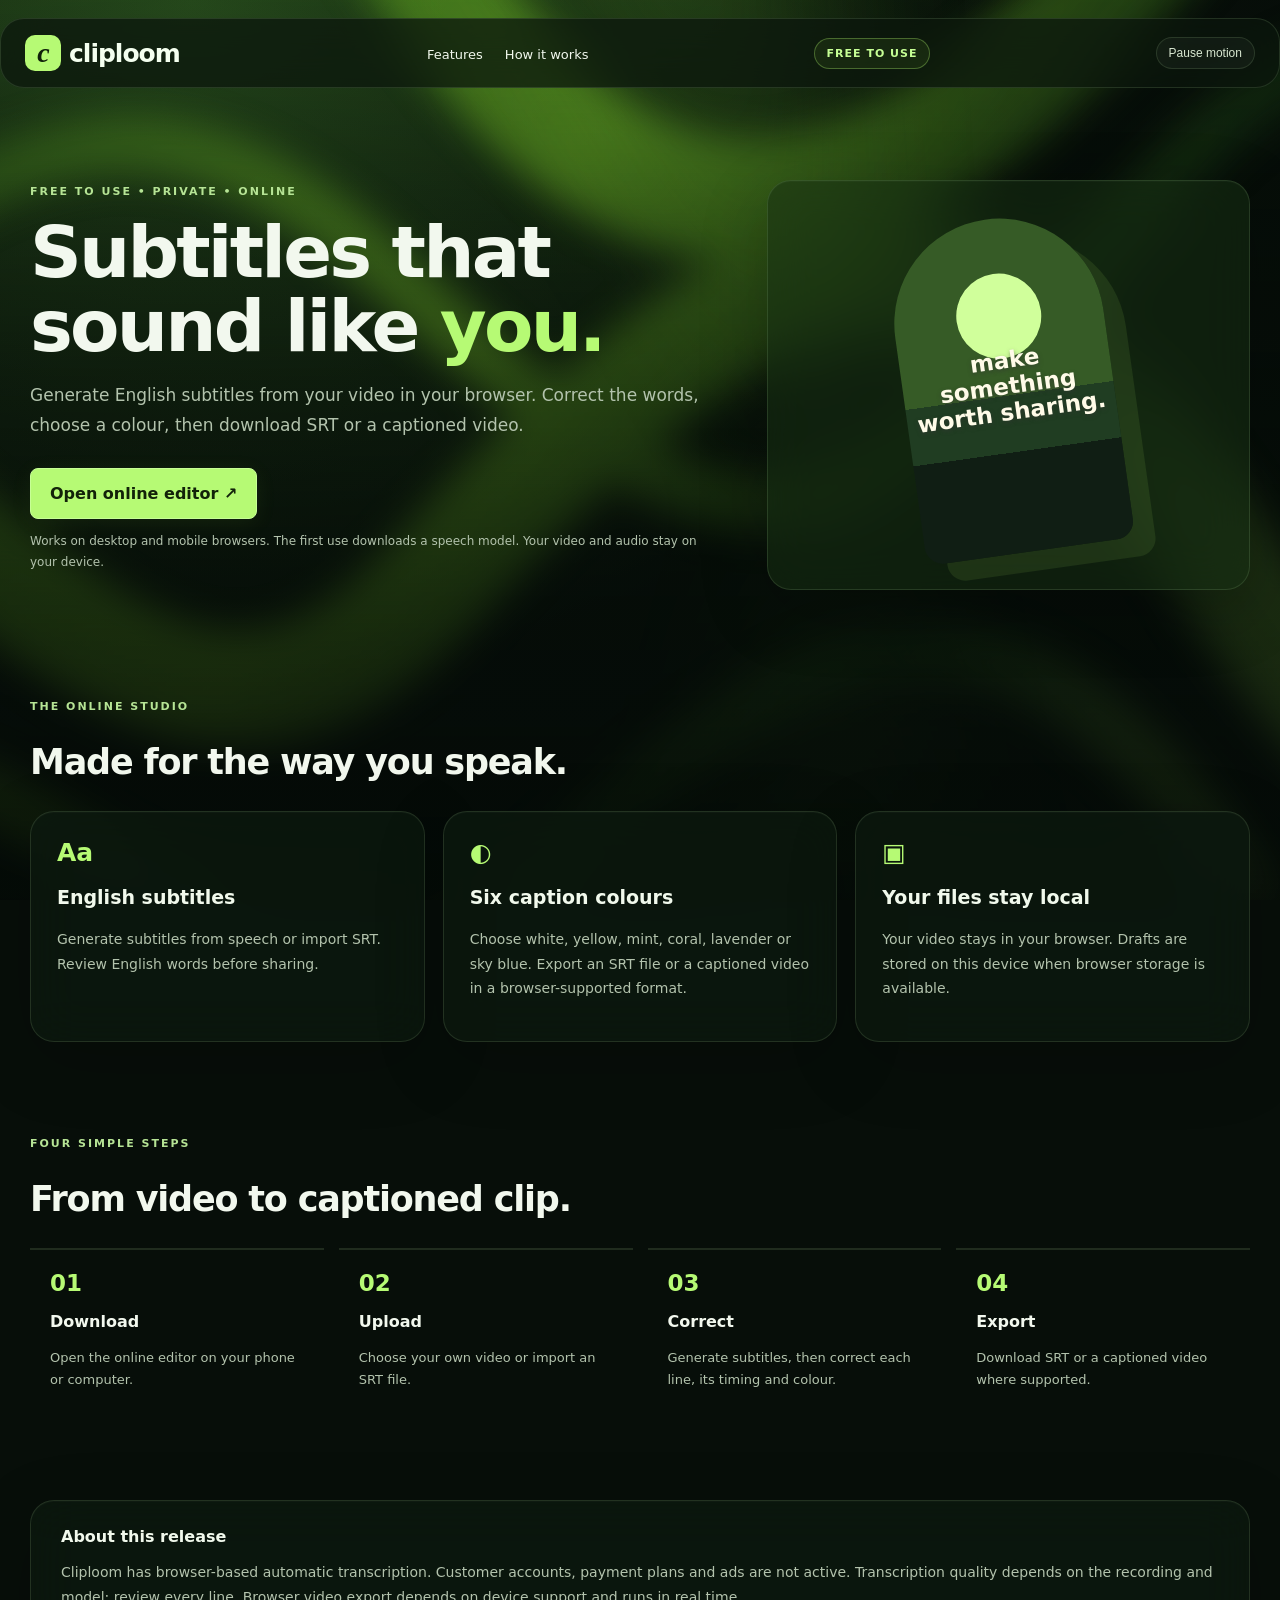
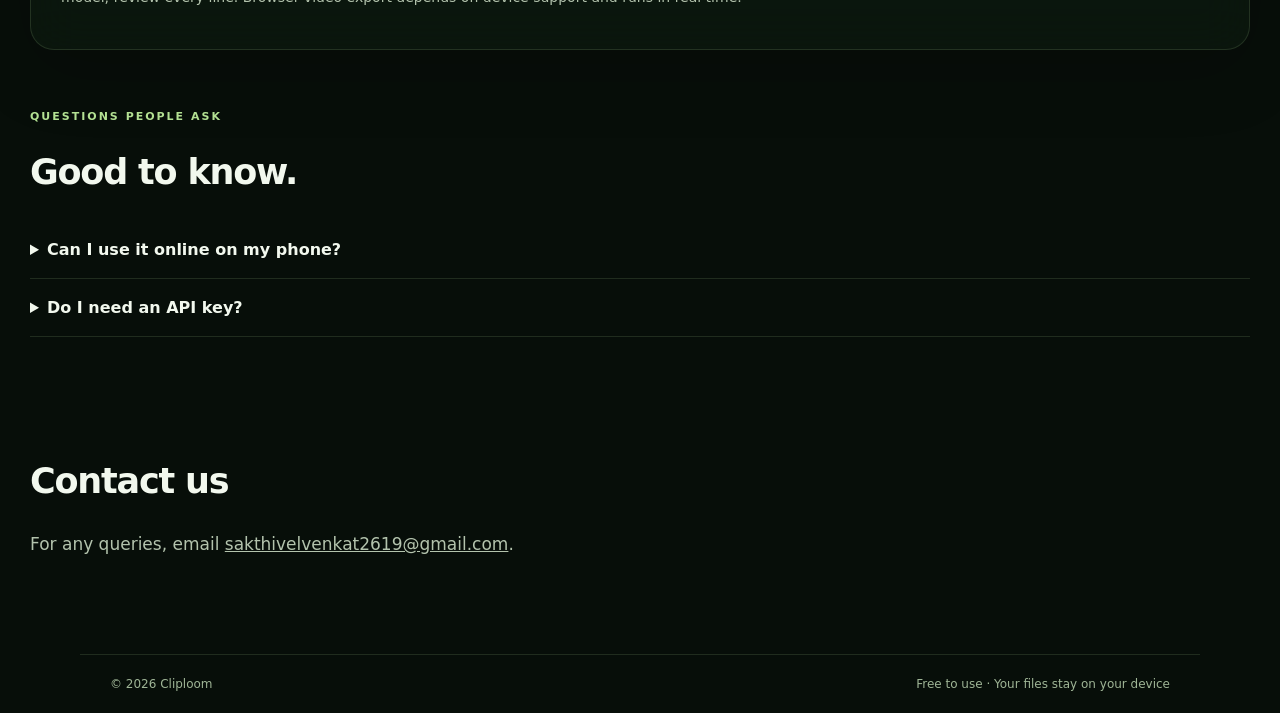
==== commit 9507d78f: "Improve English subtitles and browser video workflow" ====
--- a/docs/index.html
+++ b/docs/index.html
@@ -1 +1 @@
-<!doctype html><html lang="en"><head><meta charset="utf-8"><meta name="viewport" content="width=device-width, initial-scale=1"><title>Cliploom — Free Online Tamil, Tanglish & English Video Subtitle Editor</title><meta name="description" content="Add Tamil, Tanglish and English subtitles to your own videos. Cliploom is a free online subtitle editor for desktop and mobile browsers with six caption colours, SRT downloads and browser video exports."><meta name="theme-color" content="#171b19"><meta property="og:title" content="Cliploom — free video subtitle adder"><meta property="og:description" content="Generate and edit Tamil, Tanglish and English subtitles online. Free and open source."><meta property="og:type" content="website"><meta property="og:url" content="https://sakthivel-26.github.io/Cliploom/"><link rel="canonical" href="https://sakthivel-26.github.io/Cliploom/"><link rel="icon" href="icon.svg"><script type="application/ld+json">{"@context":"https://schema.org","@type":"SoftwareApplication","name":"Cliploom","applicationCategory":"MultimediaApplication","operatingSystem":"Web browser","isAccessibleForFree":true,"license":"https://opensource.org/licenses/MIT","description":"Online video subtitle editor for Tamil, Tanglish and English with editable captions and SRT or captioned video export","url":"https://sakthivel-26.github.io/Cliploom/"}</script><style>:root{font-family:system-ui,Arial,sans-serif;color:#202321;background:#f6f5f1}*{box-sizing:border-box}body{margin:0}a{color:inherit}header,main,footer{max-width:1120px;margin:auto;padding:22px 30px}header{display:flex;justify-content:space-between;align-items:center}.brand{font-size:25px;font-weight:750;letter-spacing:-1.5px;text-decoration:none}.brand b{display:inline-grid;place-items:center;width:36px;height:36px;border-radius:10px;background:#ee714d;margin-right:8px;font:italic 700 28px Georgia}nav a{margin-left:22px;font-size:13px;text-decoration:none}.hero{display:grid;grid-template-columns:1.4fr 1fr;gap:60px;align-items:center;padding:70px 0}.eyebrow{font-size:11px;letter-spacing:2px;color:#71806b;font-weight:700}h1{font-size:clamp(42px,6vw,72px);line-height:1.02;letter-spacing:-3px;margin:18px 0;font-weight:650}h1 em{font-style:normal;color:#ee714d}p{color:#697368;line-height:1.75}main p{font-size:17px}.actions{display:flex;gap:12px;flex-wrap:wrap;margin-top:27px}.button{background:#ee714d;color:#252019;display:inline-block;text-decoration:none;padding:15px 19px;border-radius:8px;font-weight:700}.button.secondary{background:#e3e9dd}.small{font-size:12px!important;color:#828b7e}.art{background:#dfe6d8;min-height:410px;border-radius:26px;display:grid;place-items:center;overflow:hidden}.phone{width:210px;height:335px;border-radius:105px 105px 18px 18px;transform:rotate(-8deg);background:linear-gradient(#e8a77c 0 53%,#738467 53% 70%,#3e5c45 70%);box-shadow:20px 20px 0 #bacaaa;position:relative;display:grid;place-items:center}.sun{position:absolute;width:85px;height:85px;border-radius:50%;background:#ffebbd;top:55px}.phone span{color:#fffbe8;font-size:23px;font-weight:700;text-align:center;z-index:1;text-shadow:0 2px 4px #3338}.cards{display:grid;grid-template-columns:repeat(3,1fr);gap:18px}.card{background:white;padding:26px;border:1px solid #e2e4dd;border-radius:15px}.card b{font-size:25px;color:#ee714d}.card h3{font-size:19px}.card p{font-size:14px}.block{padding:40px 0 55px}.block h2{font-size:35px;letter-spacing:-1.2px}.steps{display:grid;grid-template-columns:repeat(4,1fr);gap:15px}.step{padding:20px;border-top:2px solid #d7dbd1}.step b{display:block;color:#ee714d;font-size:23px}.step h3{font-size:16px}.step p{font-size:13px}.notice{background:#e7ecdf;border-radius:16px;padding:26px 30px;margin:20px 0}.notice p{font-size:14px}details{padding:19px 0;border-bottom:1px solid #dde1d8}summary{cursor:pointer;font-weight:650}details p{font-size:14px}footer{border-top:1px solid #e1e4dc;color:#879182;font-size:12px;display:flex;justify-content:space-between}@media(max-width:760px){header,main,footer{padding:18px 20px}.hero,.cards,.steps{grid-template-columns:1fr}.hero{padding:40px 0;gap:30px}nav a{margin-left:10px}.art{min-height:300px}.phone{transform:rotate(-7deg) scale(.8)}.steps{gap:0}}</style></head><body><header><a class="brand" href="./"><b>c</b>cliploom</a><nav><a href="#features">Features</a><a href="#how">How it works</a><a href="https://github.com/sakthivel-26/Cliploom">Source code</a></nav></header><main><section class="hero"><div><div class="eyebrow">FREE • OPEN SOURCE • ONLINE</div><h1>Subtitles that sound like <em>you.</em></h1><p>Generate Tamil, Tanglish and English subtitles from your video in your browser. Correct the words, choose a colour, then download SRT or a captioned video.</p><div class="actions"><a class="button" href="editor.html">Open online editor ↗</a><a class="button secondary" href="https://github.com/sakthivel-26/Cliploom/archive/refs/heads/main.zip">Download Windows edition</a></div><p class="small">Works on desktop and mobile browsers. The first use downloads a speech model. Your video and audio stay on your device.</p></div><div class="art" aria-hidden="true"><div class="phone"><div class="sun"></div><span>make something<br>worth sharing.</span></div></div></section><section id="features" class="block"><div class="eyebrow">THE ONLINE STUDIO</div><h2>Made for the way you speak.</h2><div class="cards"><article class="card"><b>அ</b><h3>Tamil + Tanglish</h3><p>Generate subtitles from speech or import SRT. Review Tamil, Tanglish and English words before sharing.</p></article><article class="card"><b>◐</b><h3>Six caption colours</h3><p>Choose white, yellow, mint, coral, lavender or sky blue. Export an SRT file or a captioned video in a browser-supported format.</p></article><article class="card"><b>▣</b><h3>Your files stay local</h3><p>Your video stays in your browser. Drafts are stored on this device when browser storage is available.</p></article></div></section><section id="how" class="block"><div class="eyebrow">FOUR SIMPLE STEPS</div><h2>From video to captioned clip.</h2><div class="steps"><div class="step"><b>01</b><h3>Download</h3><p>Open the online editor on your phone or computer.</p></div><div class="step"><b>02</b><h3>Upload</h3><p>Choose your own video or import an SRT file.</p></div><div class="step"><b>03</b><h3>Correct</h3><p>Generate subtitles, then correct each line, its timing and colour.</p></div><div class="step"><b>04</b><h3>Export</h3><p>Download SRT or a captioned video where supported.</p></div></div></section><div class="notice"><strong>About this release</strong><p>Cliploom has browser-based automatic transcription and a separate local Windows edition under the MIT licence. Customer accounts, payment plans and ads are not active. Transcription quality depends on the recording and model; review every line. Browser video export depends on device support and runs in real time.</p></div><section class="block"><div class="eyebrow">QUESTIONS PEOPLE ASK</div><h2>Good to know.</h2><details><summary>Can I use it online on my phone?</summary><p>Yes. Open the online editor in your mobile browser. You can add it to your home screen where your browser supports installation.</p></details><details><summary>Does it support Tanglish?</summary><p>Yes. Generate or import Tamil, Tanglish and English captions. Mixed-language speech can be misheard, so correct the result before exporting.</p></details><details><summary>Do I need an API key?</summary><p>No API key is needed. The online editor downloads a browser speech model. The separate Windows edition also supports local transcription and optional Ollama suggestions.</p></details><details><summary>Where is the source code?</summary><p>The <a href="https://github.com/sakthivel-26/Cliploom">GitHub repository</a> contains the MIT-licensed application source.</p></details></section></main><footer><span>© 2026 Cliploom contributors</span><span>Free online editor · MIT licence</span></footer></body></html>
+<!doctype html><html lang="en"><head><meta charset="utf-8"><meta name="viewport" content="width=device-width, initial-scale=1"><title>Cliploom — Free Online English Video Subtitle Editor</title><meta name="description" content="Add English subtitles to your own videos. Cliploom is a free online subtitle editor for desktop and mobile browsers with six caption colours, SRT downloads and browser video exports."><meta name="theme-color" content="#171b19"><meta property="og:title" content="Cliploom — free video subtitle adder"><meta property="og:description" content="Generate and edit English subtitles online. Free to use."><meta property="og:type" content="website"><meta property="og:url" content="https://cliploom-six.vercel.app/"><link rel="canonical" href="https://cliploom-six.vercel.app/"><link rel="icon" href="icon.svg"><script type="application/ld+json">{"@context":"https://schema.org","@type":"SoftwareApplication","name":"Cliploom","applicationCategory":"MultimediaApplication","operatingSystem":"Web browser","isAccessibleForFree":true,"description":"Online video subtitle editor for English with editable captions and SRT or captioned video export","url":"https://cliploom-six.vercel.app/"}</script><style>:root{font-family:system-ui,Arial,sans-serif;color:#202321;background:#f6f5f1}*{box-sizing:border-box}body{margin:0}a{color:inherit}header,main,footer{max-width:1120px;margin:auto;padding:22px 30px}header{display:flex;justify-content:space-between;align-items:center}.brand{font-size:25px;font-weight:750;letter-spacing:-1.5px;text-decoration:none}.brand b{display:inline-grid;place-items:center;width:36px;height:36px;border-radius:10px;background:#ee714d;margin-right:8px;font:italic 700 28px Georgia}nav a{margin-left:22px;font-size:13px;text-decoration:none}.hero{display:grid;grid-template-columns:1.4fr 1fr;gap:60px;align-items:center;padding:70px 0}.eyebrow{font-size:11px;letter-spacing:2px;color:#71806b;font-weight:700}h1{font-size:clamp(42px,6vw,72px);line-height:1.02;letter-spacing:-3px;margin:18px 0;font-weight:650}h1 em{font-style:normal;color:#ee714d}p{color:#697368;line-height:1.75}main p{font-size:17px}.actions{display:flex;gap:12px;flex-wrap:wrap;margin-top:27px}.button{background:#ee714d;color:#252019;display:inline-block;text-decoration:none;padding:15px 19px;border-radius:8px;font-weight:700}.button.secondary{background:#e3e9dd}.small{font-size:12px!important;color:#828b7e}.art{background:#dfe6d8;min-height:410px;border-radius:26px;display:grid;place-items:center;overflow:hidden}.phone{width:210px;height:335px;border-radius:105px 105px 18px 18px;transform:rotate(-8deg);background:linear-gradient(#e8a77c 0 53%,#738467 53% 70%,#3e5c45 70%);box-shadow:20px 20px 0 #bacaaa;position:relative;display:grid;place-items:center}.sun{position:absolute;width:85px;height:85px;border-radius:50%;background:#ffebbd;top:55px}.phone span{color:#fffbe8;font-size:23px;font-weight:700;text-align:center;z-index:1;text-shadow:0 2px 4px #3338}.cards{display:grid;grid-template-columns:repeat(3,1fr);gap:18px}.card{background:white;padding:26px;border:1px solid #e2e4dd;border-radius:15px}.card b{font-size:25px;color:#ee714d}.card h3{font-size:19px}.card p{font-size:14px}.block{padding:40px 0 55px}.block h2{font-size:35px;letter-spacing:-1.2px}.steps{display:grid;grid-template-columns:repeat(4,1fr);gap:15px}.step{padding:20px;border-top:2px solid #d7dbd1}.step b{display:block;color:#ee714d;font-size:23px}.step h3{font-size:16px}.step p{font-size:13px}.notice{background:#e7ecdf;border-radius:16px;padding:26px 30px;margin:20px 0}.notice p{font-size:14px}details{padding:19px 0;border-bottom:1px solid #dde1d8}summary{cursor:pointer;font-weight:650}details p{font-size:14px}footer{border-top:1px solid #e1e4dc;color:#879182;font-size:12px;display:flex;justify-content:space-between}@media(max-width:760px){header,main,footer{padding:18px 20px}.hero,.cards,.steps{grid-template-columns:1fr}.hero{padding:40px 0;gap:30px}nav a{margin-left:10px}.art{min-height:300px}.phone{transform:rotate(-7deg) scale(.8)}.steps{gap:0}}</style><link rel="stylesheet" href="glass.css"><script src="appearance.js" defer></script></head><body><div class="wave-background" aria-hidden="true"><span></span><span></span></div><header><a class="brand" href="./"><b>c</b>cliploom</a><nav><a href="#features">Features</a><a href="#how">How it works</a></nav><span class="free-badge">Free to use</span><button id="motion-toggle" class="motion-toggle" type="button" aria-label="Pause background motion" aria-pressed="false">Pause motion</button></header><main><section class="hero"><div><div class="eyebrow">FREE TO USE • PRIVATE • ONLINE</div><h1>Subtitles that sound like <em>you.</em></h1><p>Generate English subtitles from your video in your browser. Correct the words, choose a colour, then download SRT or a captioned video.</p><div class="actions"><a class="button" href="editor.html">Open online editor ↗</a></div><p class="small">Works on desktop and mobile browsers. The first use downloads a speech model. Your video and audio stay on your device.</p></div><div class="art" aria-hidden="true"><div class="phone"><div class="sun"></div><span>make something<br>worth sharing.</span></div></div></section><section id="features" class="block"><div class="eyebrow">THE ONLINE STUDIO</div><h2>Made for the way you speak.</h2><div class="cards"><article class="card"><b>Aa</b><h3>English subtitles</h3><p>Generate subtitles from speech or import SRT. Review English words before sharing.</p></article><article class="card"><b>◐</b><h3>Six caption colours</h3><p>Choose white, yellow, mint, coral, lavender or sky blue. Export an SRT file or a captioned video in a browser-supported format.</p></article><article class="card"><b>▣</b><h3>Your files stay local</h3><p>Your video stays in your browser. Drafts are stored on this device when browser storage is available.</p></article></div></section><section id="how" class="block"><div class="eyebrow">FOUR SIMPLE STEPS</div><h2>From video to captioned clip.</h2><div class="steps"><div class="step"><b>01</b><h3>Download</h3><p>Open the online editor on your phone or computer.</p></div><div class="step"><b>02</b><h3>Upload</h3><p>Choose your own video or import an SRT file.</p></div><div class="step"><b>03</b><h3>Correct</h3><p>Generate subtitles, then correct each line, its timing and colour.</p></div><div class="step"><b>04</b><h3>Export</h3><p>Download SRT or a captioned video where supported.</p></div></div></section><div class="notice"><strong>About this release</strong><p>Cliploom has browser-based automatic transcription. Customer accounts, payment plans and ads are not active. Transcription quality depends on the recording and model; review every line. Browser video export depends on device support and runs in real time.</p></div><section class="block"><div class="eyebrow">QUESTIONS PEOPLE ASK</div><h2>Good to know.</h2><details><summary>Can I use it online on my phone?</summary><p>Yes. Open the online editor in your mobile browser. You can add it to your home screen where your browser supports installation.</p></details><details><summary>Do I need an API key?</summary><p>No API key is needed. The online editor downloads a browser speech model. </p></details></section><section class="block"><h2>Contact us</h2><p>For any queries, email <a href="mailto:sakthivelvenkat2619@gmail.com">sakthivelvenkat2619@gmail.com</a>.</p></section></main><footer><span>© 2026 Cliploom</span><span>Free to use · Your files stay on your device</span></footer></body></html>
--- a/docs/glass.css
+++ b/docs/glass.css
@@ -0,0 +1,36 @@
+:root{color-scheme:dark;color:#f2f8ee;background:#070e09;--muted:#b3c3ad;--accent:#b6fa74;--border:#b9e7a523;--glass:rgba(12,25,15,.78)}
+body{background:transparent;color:#f2f8ee;isolation:isolate;min-height:100vh}
+.wave-background{position:fixed;inset:0;overflow:hidden;z-index:-1;pointer-events:none;background:radial-gradient(ellipse at 15% 0%,#284d1d 0,transparent 55%),#070e09}
+.wave-background span{position:absolute;inset:-45%;border-radius:44%;filter:blur(48px);opacity:.46;will-change:transform;animation:wave-drift 28s ease-in-out infinite alternate;background:repeating-conic-gradient(from 25deg at 48% 42%,transparent 0deg 33deg,#4c971b 48deg,#a3ed47 52deg,#153a16 68deg,transparent 83deg 120deg)}
+.wave-background span:nth-child(2){inset:-30%;opacity:.25;filter:blur(80px);animation-duration:39s;animation-direction:alternate-reverse;background:repeating-conic-gradient(from 105deg at 60% 52%,transparent 0deg 58deg,#77cb34 78deg,transparent 96deg 160deg)}
+.wave-background:after{content:'';position:absolute;inset:0;background:linear-gradient(180deg,#07100915,#050c08a8 65%,#050b08ee)}
+@keyframes wave-drift{0%{transform:translate(-3%,-2%) rotate(-12deg) scale(1)}50%{transform:translate(4%,3%) rotate(9deg) scale(1.12)}100%{transform:translate(-1%,5%) rotate(28deg) scale(.98)}}
+.wave-background span:first-child{inset:-18%;background:url('waves.svg') center/cover no-repeat;filter:blur(19px);opacity:.58}
+body.motion-paused .wave-background span,body.exporting .wave-background span,body.transcribing .wave-background span{animation-play-state:paused}
+@media(prefers-reduced-motion:reduce){.wave-background span{animation:none!important;will-change:auto}}
+header,.topbar{max-width:1280px;margin:18px auto 0;height:auto;min-height:68px;border:1px solid var(--border);border-radius:24px;background:#0b160dbb;backdrop-filter:blur(22px);-webkit-backdrop-filter:blur(22px);padding:16px 24px;gap:16px;flex-wrap:wrap}
+.brand{color:#f4ffef;letter-spacing:-1px}.brand b{background:var(--accent);color:#10200a}.top-note{color:var(--muted)}
+.free-badge{font-size:11px;letter-spacing:1px;text-transform:uppercase;font-weight:800;border:1px solid #b6fa7450;padding:8px 12px;border-radius:999px;background:#a3eb4813;color:#c6ff95;white-space:nowrap}
+.motion-toggle{font-size:12px;border:1px solid var(--border);background:#ffffff09;color:#d9e8d1;border-radius:999px;padding:8px 12px;cursor:pointer}
+main{max-width:1280px}.intro{padding:48px 0 32px}.intro h1,h1{font-weight:650;letter-spacing:-2.8px}.intro em,h1 em{color:var(--accent)}
+.eyebrow{color:#b6e495;letter-spacing:2px}.intro p,p,.hint,.small,.limits p{color:var(--muted)}
+.panel,.card,.notice,.art{background:var(--glass);border:1px solid var(--border);box-shadow:0 20px 70px #0003,inset 0 1px 0 #ffffff05;backdrop-filter:blur(24px);-webkit-backdrop-filter:blur(24px);border-radius:24px}
+.generate-panel{background:linear-gradient(145deg,#1a3119cf,#0c170fe8);border-color:#b6fa7433}
+.panel h2{font-weight:650}.panel h3,.notice strong,.card h3{color:#f1f9ec}.notice{color:var(--muted)}
+.drop{background:#142b13a6;border:1px dashed #b0e28b66;border-radius:24px;backdrop-filter:blur(18px)}.drop.drag{background:#2c4929c9;border-color:var(--accent)}.drop-icon{color:var(--accent)}.drop small{color:var(--muted)}
+.player-wrap{border:1px solid var(--border);border-radius:24px;box-shadow:0 20px 65px #0005}.video-details span{color:var(--muted)}
+.button,.small-button,.ghost{transition:background .15s,border-color .15s}.primary,.button:not(.secondary){background:var(--accent);color:#122209;border:1px solid #c7ff96;box-shadow:0 4px 22px #a4ef4612}.primary:hover,.button:not(.secondary):hover{background:#cbff9e}
+.secondary,.button.secondary,.small-button,.ghost{background:#e4ffdb0b;border:1px solid var(--border);color:#e4efdd}.secondary:hover,.small-button:hover,.ghost:hover{background:#d7ffc41a;border-color:#c6ffa85c}
+.text-button,.row button{color:#c0e5a6}.row{background:#0b170db3;border:1px solid var(--border)}.row label,.row-time{color:#b8cdb0}
+.field,.subtitle-settings,details,footer,.step,#export-result{border-color:var(--border)}
+.field select,.generate-options select,.row input[type=number],.row textarea,.timing-shift input{background:#08140c;color:#eff8e9;border:1px solid #b4da9b3d;border-radius:10px}
+.generate-options label{color:#b8cdb0}.subtitle-settings .field input[type=color]{background:#0b170e;border-color:var(--border)}
+input[type=range],input[type=checkbox],progress{accent-color:#b6fa74}select option{background:#102016;color:#f0f8ed}
+.empty{background:#0b170dab;color:#b2c6a7}.checkbox,.timing-shift{color:#d3e3ca}
+#asr-status,#progress-label{color:#c3dcb4}#asr-result{color:#c4f69f!important}#asr-result[data-error=true]{color:#ffb9a9!important}
+#asr-retry{margin:8px 0}#toast{background:#203a20f5;border:1px solid #b5e89455;color:#f2ffe9;z-index:1100}
+.limits{padding:32px 0}.limits h2{font-size:25px}.card b,.step b{color:var(--accent)}
+.phone{background:linear-gradient(#365b26 0 53%,#203d22 53% 70%,#101e14 70%);box-shadow:20px 20px 0 #b6fa7417}.sun{background:#d0ff9b}.art{background:#17301488}
+footer{color:#9fb596;align-items:center;gap:12px}a:focus-visible,button:focus-visible,input:focus-visible,select:focus-visible,textarea:focus-visible{outline:2px solid var(--accent);outline-offset:4px}
+@media(max-width:850px){header,.topbar{margin:10px 16px 0;padding:12px 16px;border-radius:20px}.intro{padding:32px 0 24px}.intro h1,h1{letter-spacing:-1.8px}.panel{border-radius:20px}.wave-background span{filter:blur(35px)}.motion-toggle{margin-left:auto}}
+@media(max-width:460px){.free-badge{padding:6px 9px;font-size:10px}.topbar{gap:9px}.motion-toggle{font-size:11px;padding:7px 9px}.field{grid-template-columns:1fr!important}.field output{text-align:left}.field select{width:100%;min-width:0}.subtitle-settings .field{gap:7px}.intro h1{font-size:42px}nav{display:flex;gap:12px;flex-wrap:wrap}nav a{margin-left:0}}
